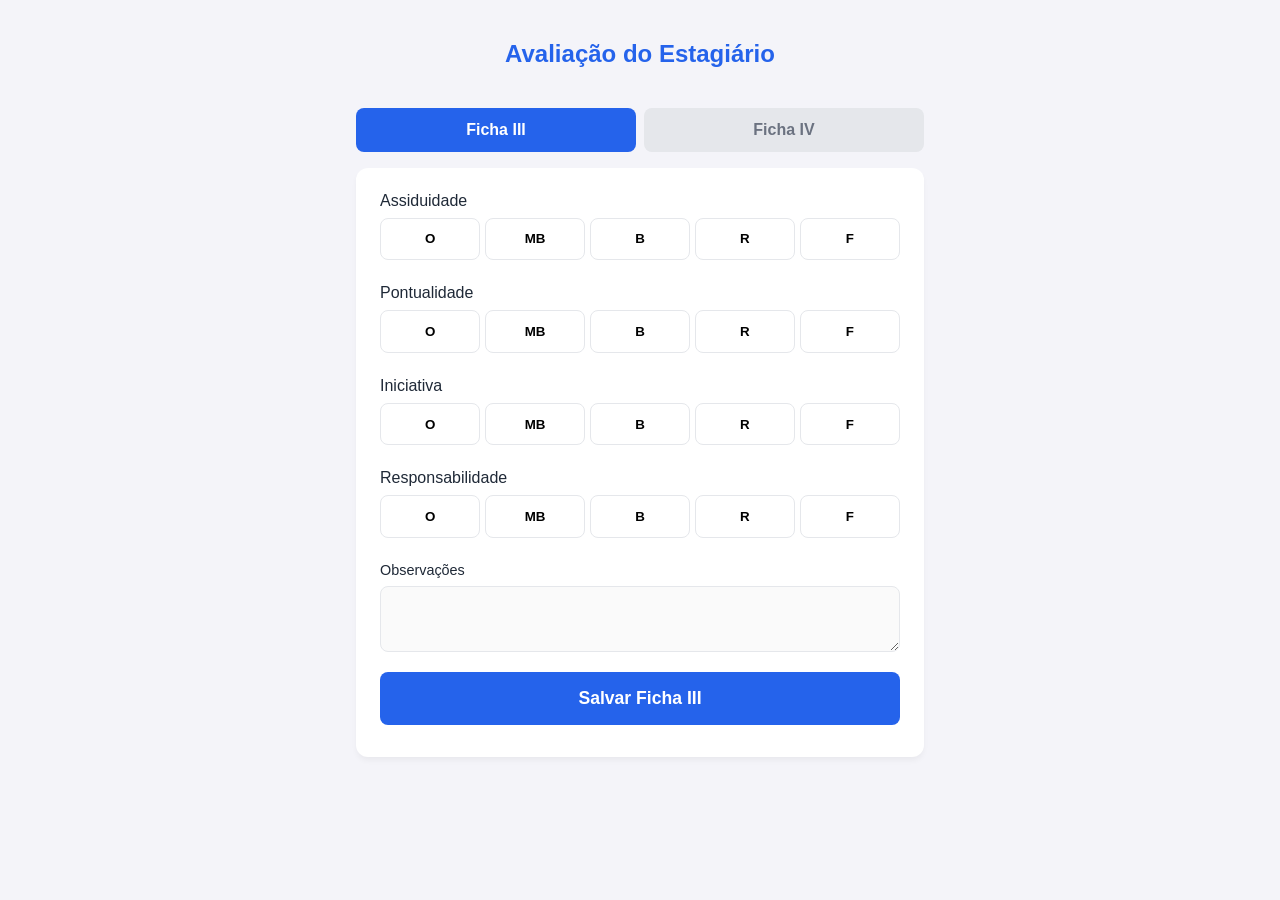
==== prof.html @ 16c15a74 "first commit" ====
<!DOCTYPE html>
<html lang="pt-BR">
<head>
    <meta charset="UTF-8">
    <meta name="viewport" content="width=device-width, initial-scale=1.0, maximum-scale=1.0, user-scalable=no">
    <title>Estágio - Professor</title>
    <link rel="stylesheet" href="css/style.css">
    <link rel="manifest" href="manifest.json">
</head>
<body>
    <div class="container">
        <header>
            <h1>Avaliação do Estagiário</h1>
        </header>

        <div class="tabs">
            <button class="tab-btn active" data-target="ficha3">Ficha III</button>
            <button class="tab-btn" data-target="ficha4">Ficha IV</button>
        </div>

        <div class="card">
            <div id="ficha3" class="tab-content active">
                <form id="form-ficha3">
                    <div id="criterios-ficha3"></div> <div class="form-group" style="margin-top: 1rem;">
                        <label>Observações</label>
                        <textarea id="obs-ficha3" rows="2"></textarea>
                    </div>
                    <button type="button" class="btn" onclick="salvarAvaliacao('ficha3')">Salvar Ficha III</button>
                </form>
            </div>

            <div id="ficha4" class="tab-content">
                <form id="form-ficha4">
                    <div id="criterios-ficha4"></div> <div class="form-group" style="margin-top: 1rem;">
                        <label>Observações finais</label>
                        <textarea id="obs-ficha4" rows="2"></textarea>
                    </div>
                    <button type="button" class="btn" onclick="salvarAvaliacao('ficha4')">Salvar Ficha IV</button>
                </form>
            </div>
        </div>
    </div>

    <script src="js/db.js"></script>
    <script src="js/prof.js"></script>
</body>
</html>
---- css/style.css ----
:root {
    --bg: #f4f4f9;
    --surface: #ffffff;
    --primary: #2563eb;
    --primary-dark: #1d4ed8;
    --text: #1f2937;
    --text-light: #6b7280;
    --border: #e5e7eb;
    --success: #10b981;
    --radius: 12px;
}

* { box-sizing: border-box; margin: 0; padding: 0; font-family: -apple-system, BlinkMacSystemFont, "Segoe UI", Roboto, sans-serif; }
body { background-color: var(--bg); color: var(--text); padding-bottom: 2rem; }

.container { max-width: 600px; margin: 0 auto; padding: 1rem; }
header { padding: 1.5rem 0; text-align: center; margin-bottom: 1rem; }
h1 { font-size: 1.5rem; color: var(--primary); }

.card { background: var(--surface); padding: 1.5rem; border-radius: var(--radius); box-shadow: 0 4px 6px -1px rgba(0,0,0,0.05); margin-bottom: 1rem; }

.form-group { margin-bottom: 1rem; }
label { display: block; margin-bottom: 0.5rem; font-weight: 500; font-size: 0.9rem; }
input, select, textarea { width: 100%; padding: 0.875rem; border: 1px solid var(--border); border-radius: 8px; font-size: 1rem; background: #fafafa; appearance: none;}
input:focus, select:focus { outline: none; border-color: var(--primary); background: #fff; }

.btn { display: block; width: 100%; padding: 1rem; background: var(--primary); color: white; border: none; border-radius: 8px; font-size: 1.1rem; font-weight: 600; cursor: pointer; text-align: center; margin-bottom: 0.5rem; transition: background 0.2s; }
.btn:active { background: var(--primary-dark); }
.btn-outline { background: transparent; color: var(--primary); border: 2px solid var(--primary); }
.btn-success { background: var(--success); }

/* Tabs e Avaliação (Prof) */
.tabs { display: flex; gap: 0.5rem; margin-bottom: 1rem; }
.tab-btn { flex: 1; padding: 0.8rem; border: none; background: #e5e7eb; border-radius: 8px; font-weight: 600; font-size: 1rem; color: var(--text-light); }
.tab-btn.active { background: var(--primary); color: white; }
.tab-content { display: none; }
.tab-content.active { display: block; }

.eval-row { margin-bottom: 1.5rem; }
.eval-row p { margin-bottom: 0.5rem; font-weight: 500; }
.eval-options { display: flex; gap: 0.3rem; }
.eval-btn { flex: 1; padding: 0.8rem 0; border: 1px solid var(--border); background: var(--surface); border-radius: 8px; font-weight: bold; cursor: pointer; }
.eval-btn.selected { background: var(--primary); color: white; border-color: var(--primary); }

/* Lista de Registros */
.lista-registros { list-style: none; }
.lista-registros li { background: var(--surface); padding: 1rem; border-radius: 8px; margin-bottom: 0.5rem; border-left: 4px solid var(--primary); box-shadow: 0 1px 3px rgba(0,0,0,0.1); }
.lista-registros .meta { display: flex; justify-content: space-between; font-size: 0.85rem; color: var(--text-light); margin-top: 0.5rem; }

/* Utility */
.hidden { display: none; }
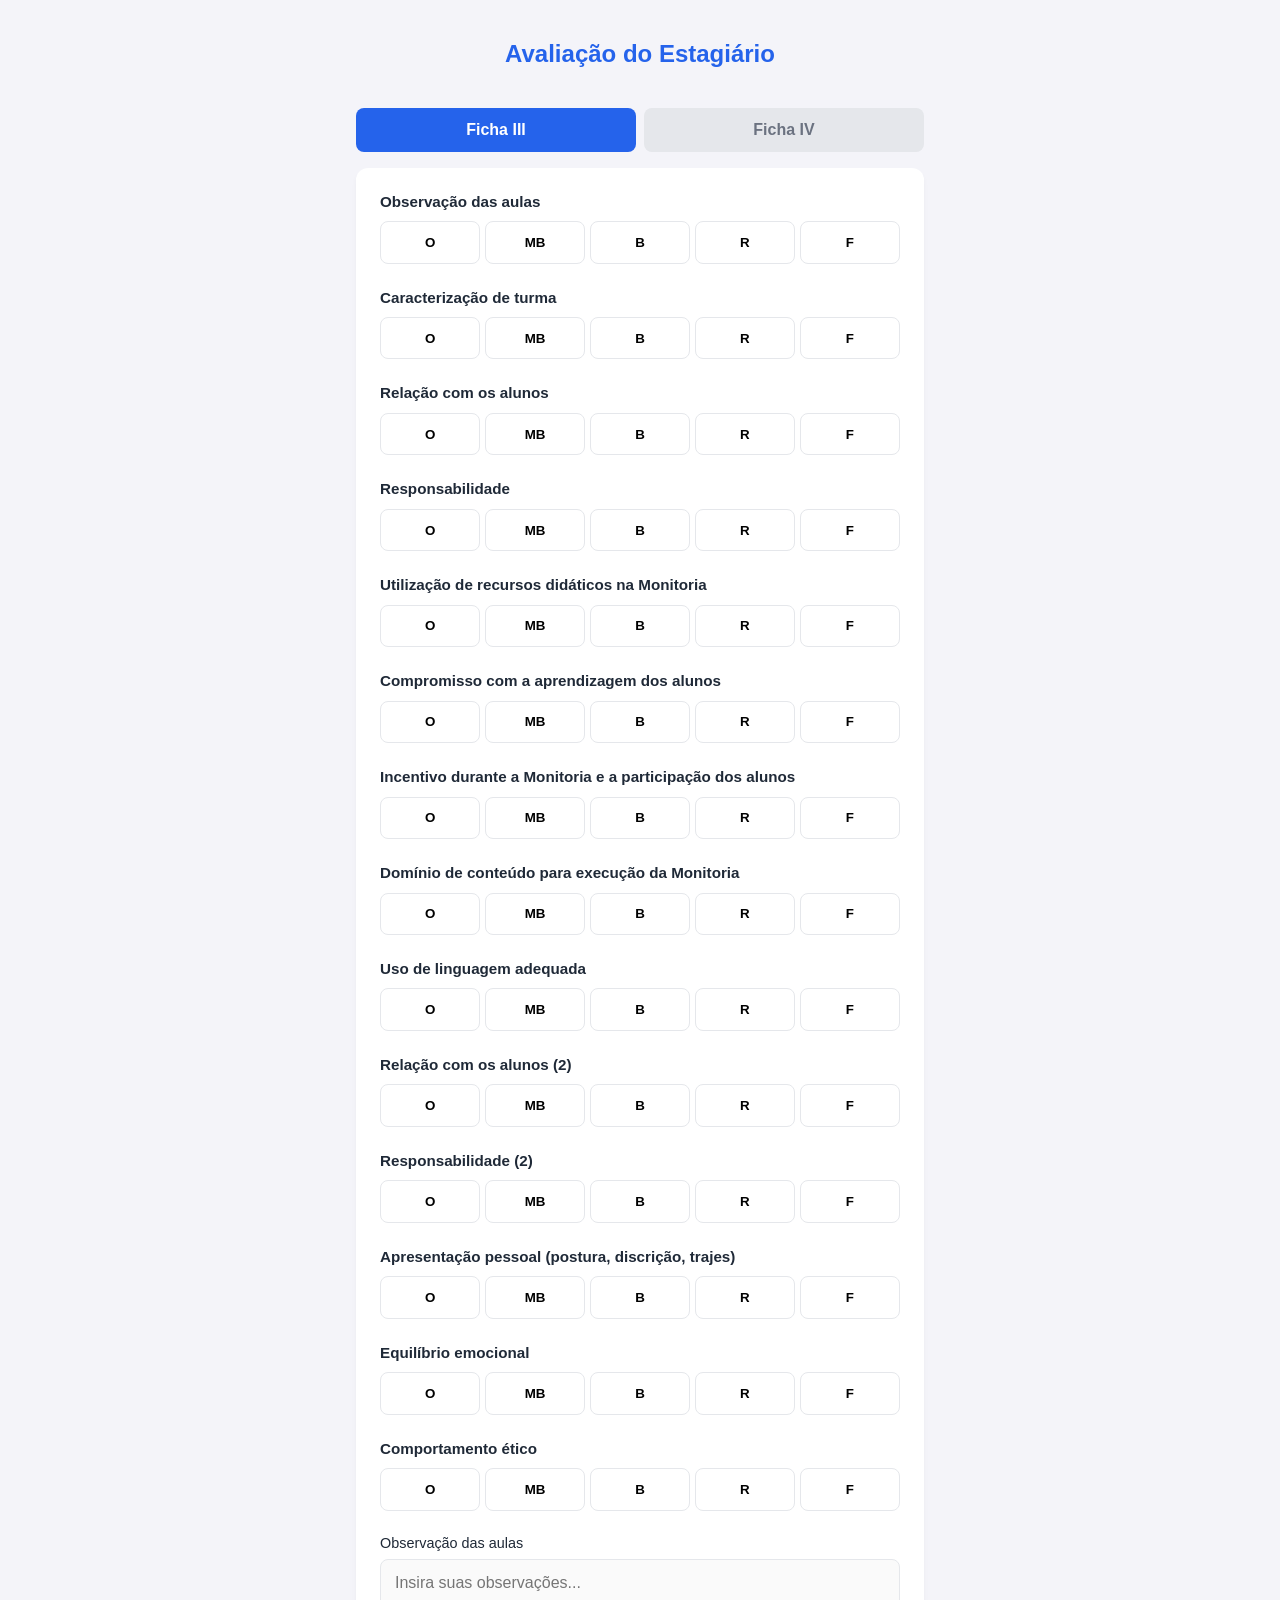
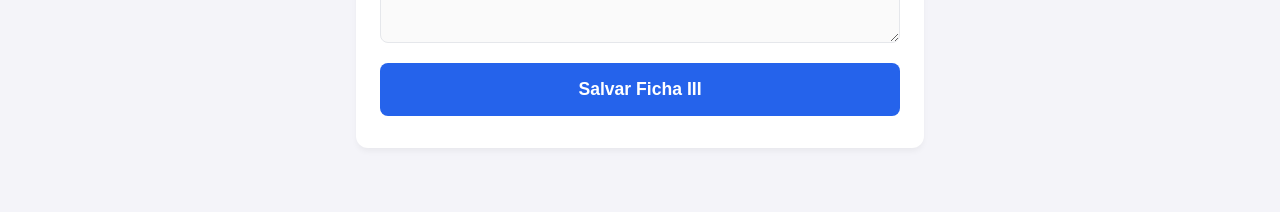
==== commit 5ad36c4a: "index" ====
--- a/prof.html
+++ b/prof.html
@@ -3,9 +3,14 @@
 <head>
     <meta charset="UTF-8">
     <meta name="viewport" content="width=device-width, initial-scale=1.0, maximum-scale=1.0, user-scalable=no">
-    <title>Estágio - Professor</title>
+    <title>Estágio - Avaliação do Professor</title>
     <link rel="stylesheet" href="css/style.css">
     <link rel="manifest" href="manifest.json">
+    <style>
+        /* Estilo extra para os títulos das categorias da Ficha 4 */
+        .categoria-titulo { margin: 1.5rem 0 1rem; padding-bottom: 0.5rem; border-bottom: 2px solid var(--border); color: var(--primary); font-size: 1.1rem; }
+        .eval-row p { font-size: 0.95rem; line-height: 1.3; margin-bottom: 0.6rem; }
+    </style>
 </head>
 <body>
     <div class="container">
@@ -21,27 +26,36 @@
         <div class="card">
             <div id="ficha3" class="tab-content active">
                 <form id="form-ficha3">
-                    <div id="criterios-ficha3"></div> <div class="form-group" style="margin-top: 1rem;">
-                        <label>Observações</label>
-                        <textarea id="obs-ficha3" rows="2"></textarea>
+                    <div id="criterios-ficha3"></div> <div class="form-group" style="margin-top: 1.5rem;">
+                        <label>Observação das aulas</label>
+                        <textarea id="obs-ficha3" rows="3" placeholder="Insira suas observações..."></textarea>
                     </div>
+                    
                     <button type="button" class="btn" onclick="salvarAvaliacao('ficha3')">Salvar Ficha III</button>
                 </form>
             </div>
 
             <div id="ficha4" class="tab-content">
                 <form id="form-ficha4">
-                    <div id="criterios-ficha4"></div> <div class="form-group" style="margin-top: 1rem;">
-                        <label>Observações finais</label>
-                        <textarea id="obs-ficha4" rows="2"></textarea>
+                    <div id="criterios-ficha4"></div> <h3 class="categoria-titulo">5 – Outros aspectos que não constam nesta ficha</h3>
+                    <div class="form-group">
+                        <label>Positivos</label>
+                        <textarea id="obs-positivos" rows="2"></textarea>
                     </div>
+                    <div class="form-group">
+                        <label>Negativos</label>
+                        <textarea id="obs-negativos" rows="2"></textarea>
+                    </div>
+                    
                     <button type="button" class="btn" onclick="salvarAvaliacao('ficha4')">Salvar Ficha IV</button>
                 </form>
             </div>
         </div>
     </div>
 
+    <script src="js/config.js"></script>
     <script src="js/db.js"></script>
+    <script src="js/sync.js"></script>
     <script src="js/prof.js"></script>
 </body>
 </html>
